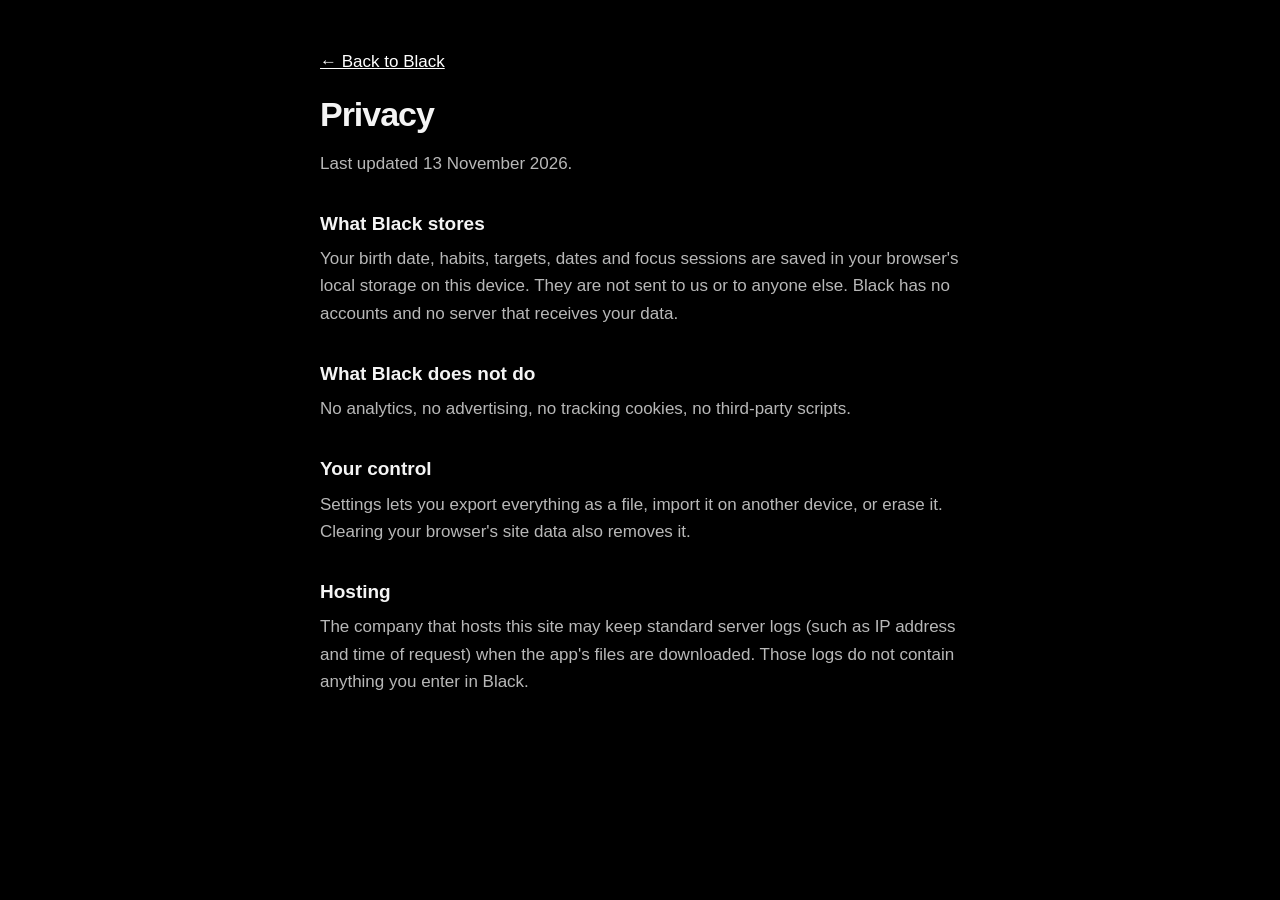
==== privacy.html @ f73403ce "Create privacy.html" ====
<!doctype html>
<html lang="en">
<head>
<meta charset="utf-8">
<meta name="viewport" content="width=device-width, initial-scale=1">
<title>Privacy — Black</title>
<meta name="theme-color" content="#000000">
<link rel="icon" href="icons/icon.svg" type="image/svg+xml">
<style>
  body { margin: 0; background: #000; color: #f4f4f4; font: 17px/1.6 -apple-system, BlinkMacSystemFont, "Segoe UI", Roboto, sans-serif; }
  main { max-width: 640px; margin: 0 auto; padding: 48px 16px 80px; }
  h1 { font-size: 34px; letter-spacing: -0.03em; margin: 0 0 8px; }
  h2 { font-size: 19px; margin: 32px 0 6px; }
  p { color: #b8b8b8; margin: 0 0 12px; }
  a { color: #fff; }
</style>
</head>
<body>
<main>
  <p><a href="./">← Back to Black</a></p>
  <h1>Privacy</h1>
  <p>Last updated 13 November 2026.</p>

  <h2>What Black stores</h2>
  <p>Your birth date, habits, targets, dates and focus sessions are saved in your browser's local storage on this device. They are not sent to us or to anyone else. Black has no accounts and no server that receives your data.</p>

  <h2>What Black does not do</h2>
  <p>No analytics, no advertising, no tracking cookies, no third-party scripts.</p>

  <h2>Your control</h2>
  <p>Settings lets you export everything as a file, import it on another device, or erase it. Clearing your browser's site data also removes it.</p>

  <h2>Hosting</h2>
  <p>The company that hosts this site may keep standard server logs (such as IP address and time of request) when the app's files are downloaded. Those logs do not contain anything you enter in Black.</p>
</main>
</body>
</html>
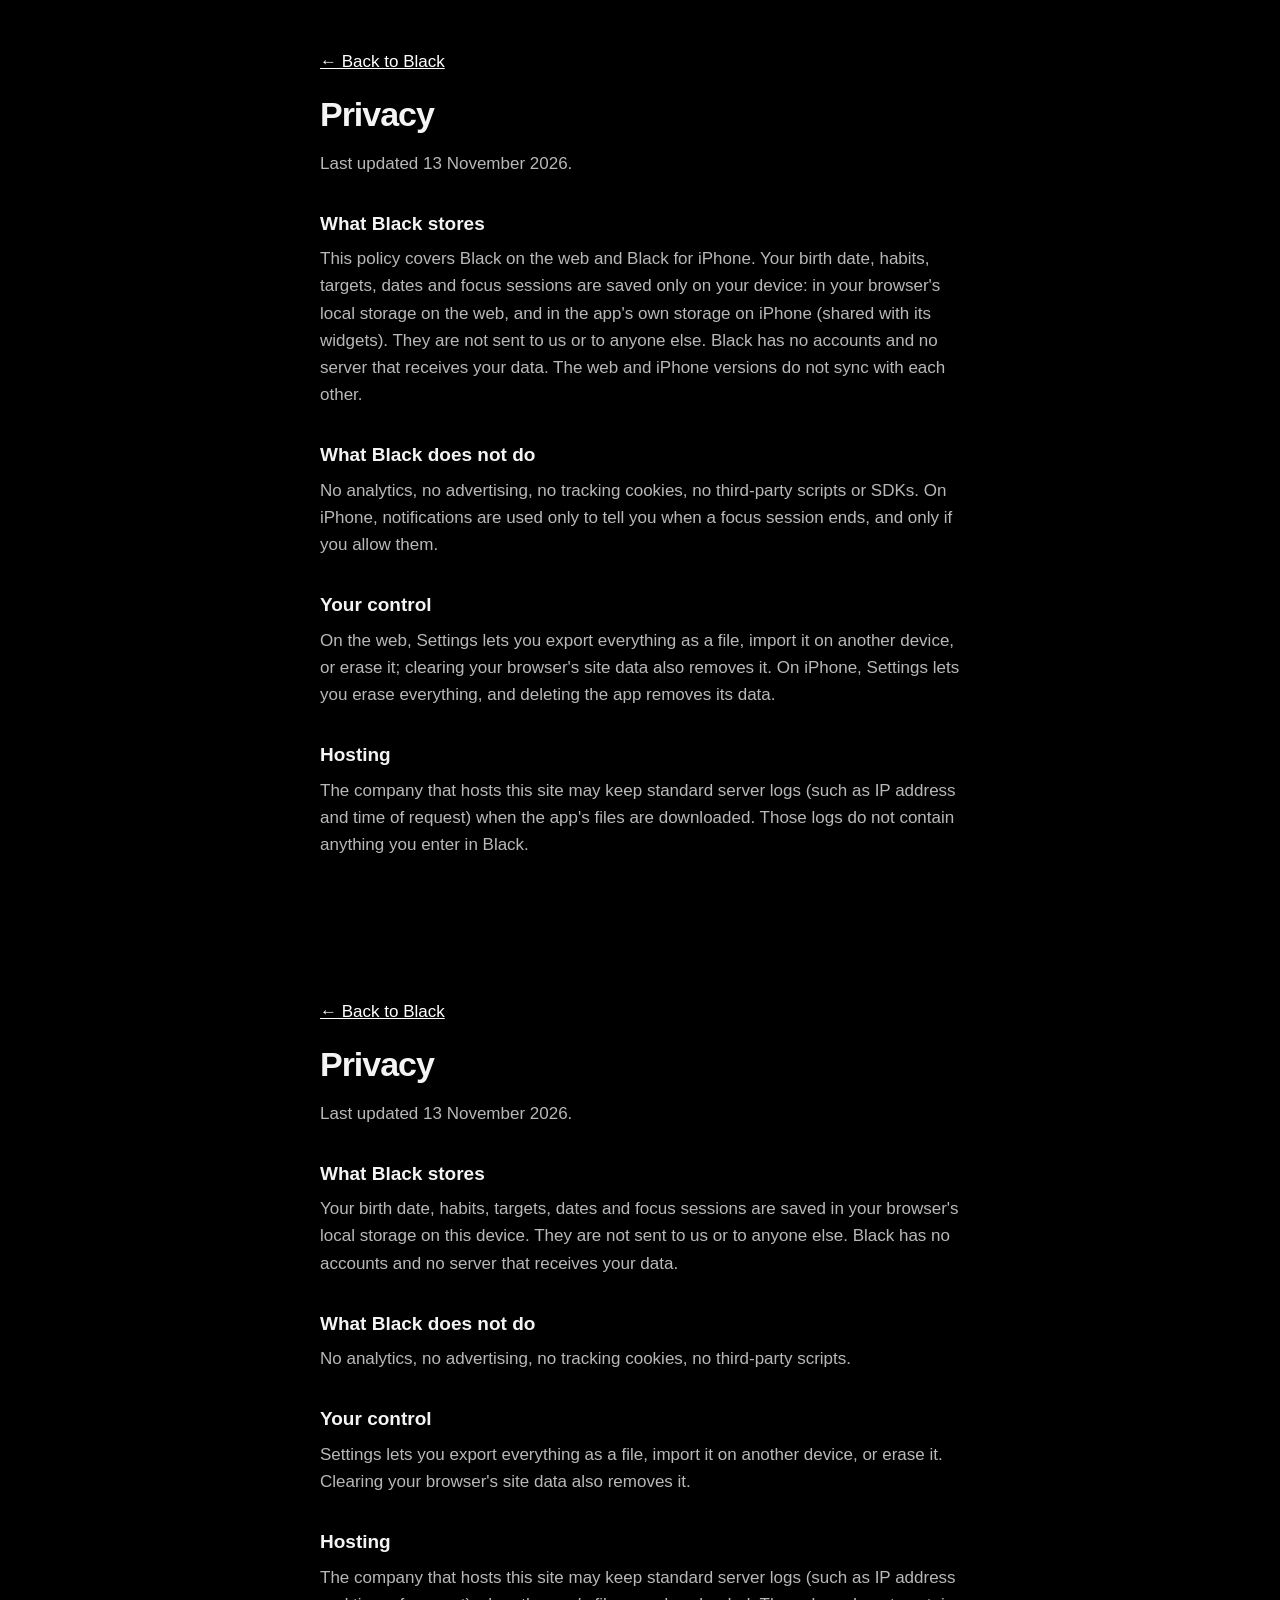
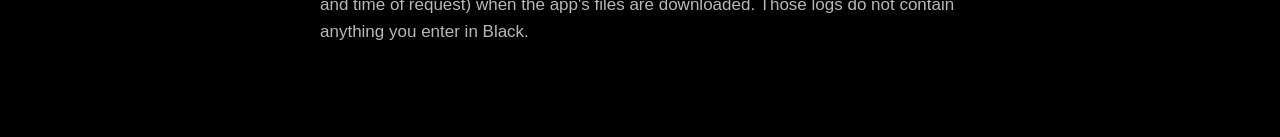
==== commit d49d1f4d: "Update privacy.html" ====
--- a/privacy.html
+++ b/privacy.html
@@ -1,4 +1,41 @@
 <!doctype html>
+<!doctype html>
+<html lang="en">
+<head>
+<meta charset="utf-8">
+<meta name="viewport" content="width=device-width, initial-scale=1">
+<title>Privacy — Black</title>
+<meta name="theme-color" content="#000000">
+<link rel="icon" href="icons/icon.svg" type="image/svg+xml">
+<style>
+  body { margin: 0; background: #000; color: #f4f4f4; font: 17px/1.6 -apple-system, BlinkMacSystemFont, "Segoe UI", Roboto, sans-serif; }
+  main { max-width: 640px; margin: 0 auto; padding: 48px 16px 80px; }
+  h1 { font-size: 34px; letter-spacing: -0.03em; margin: 0 0 8px; }
+  h2 { font-size: 19px; margin: 32px 0 6px; }
+  p { color: #b8b8b8; margin: 0 0 12px; }
+  a { color: #fff; }
+</style>
+</head>
+<body>
+<main>
+  <p><a href="./">← Back to Black</a></p>
+  <h1>Privacy</h1>
+  <p>Last updated 13 November 2026.</p>
+
+  <h2>What Black stores</h2>
+  <p>This policy covers Black on the web and Black for iPhone. Your birth date, habits, targets, dates and focus sessions are saved only on your device: in your browser's local storage on the web, and in the app's own storage on iPhone (shared with its widgets). They are not sent to us or to anyone else. Black has no accounts and no server that receives your data. The web and iPhone versions do not sync with each other.</p>
+
+  <h2>What Black does not do</h2>
+  <p>No analytics, no advertising, no tracking cookies, no third-party scripts or SDKs. On iPhone, notifications are used only to tell you when a focus session ends, and only if you allow them.</p>
+
+  <h2>Your control</h2>
+  <p>On the web, Settings lets you export everything as a file, import it on another device, or erase it; clearing your browser's site data also removes it. On iPhone, Settings lets you erase everything, and deleting the app removes its data.</p>
+
+  <h2>Hosting</h2>
+  <p>The company that hosts this site may keep standard server logs (such as IP address and time of request) when the app's files are downloaded. Those logs do not contain anything you enter in Black.</p>
+</main>
+</body>
+</html>
 <html lang="en">
 <head>
 <meta charset="utf-8">
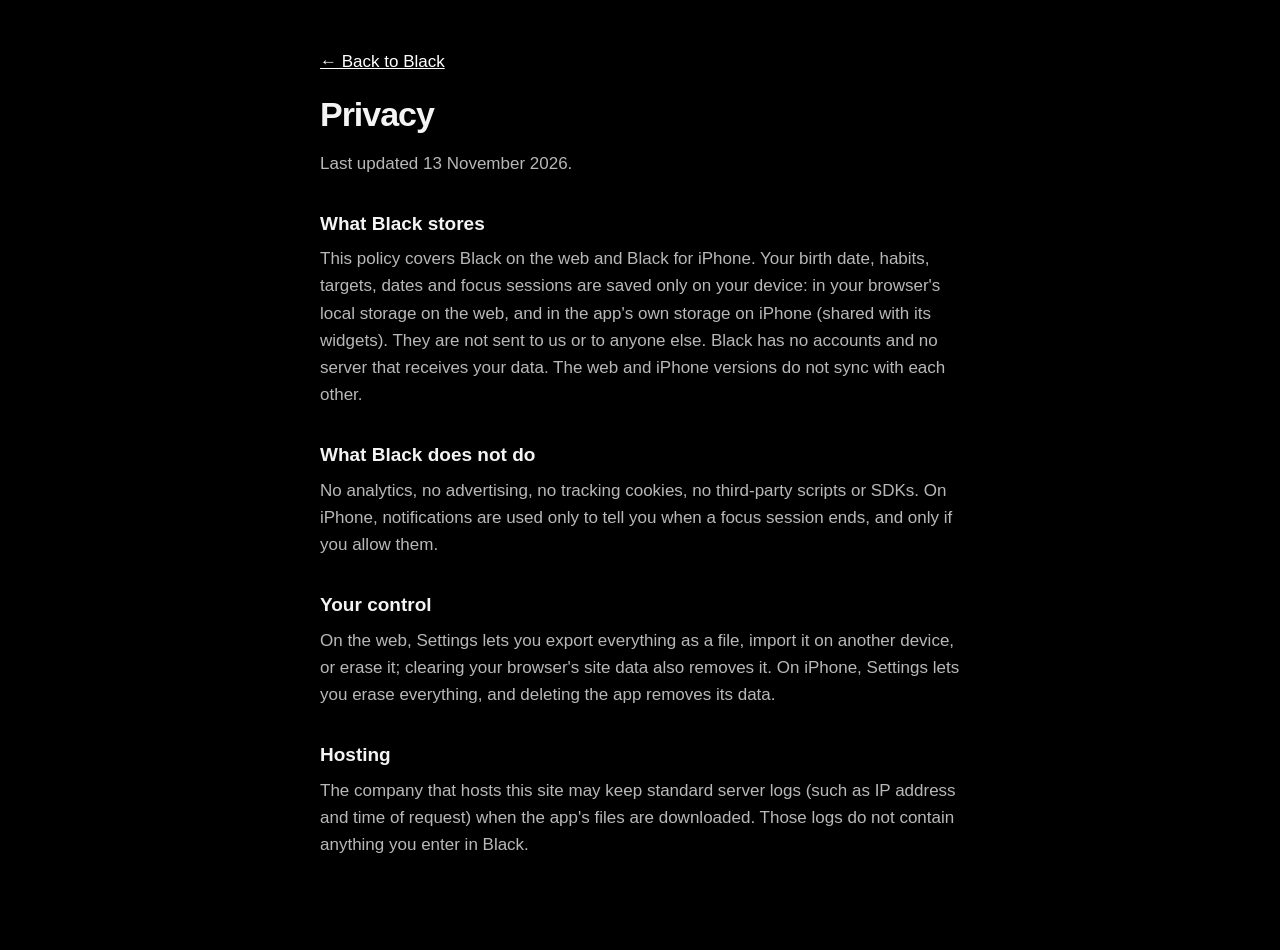
==== commit 7cbf423c: "Update privacy.html" ====
--- a/privacy.html
+++ b/privacy.html
@@ -1,4 +1,3 @@
-<!doctype html>
 <!doctype html>
 <html lang="en">
 <head>
@@ -36,39 +35,3 @@
 </main>
 </body>
 </html>
-<html lang="en">
-<head>
-<meta charset="utf-8">
-<meta name="viewport" content="width=device-width, initial-scale=1">
-<title>Privacy — Black</title>
-<meta name="theme-color" content="#000000">
-<link rel="icon" href="icons/icon.svg" type="image/svg+xml">
-<style>
-  body { margin: 0; background: #000; color: #f4f4f4; font: 17px/1.6 -apple-system, BlinkMacSystemFont, "Segoe UI", Roboto, sans-serif; }
-  main { max-width: 640px; margin: 0 auto; padding: 48px 16px 80px; }
-  h1 { font-size: 34px; letter-spacing: -0.03em; margin: 0 0 8px; }
-  h2 { font-size: 19px; margin: 32px 0 6px; }
-  p { color: #b8b8b8; margin: 0 0 12px; }
-  a { color: #fff; }
-</style>
-</head>
-<body>
-<main>
-  <p><a href="./">← Back to Black</a></p>
-  <h1>Privacy</h1>
-  <p>Last updated 13 November 2026.</p>
-
-  <h2>What Black stores</h2>
-  <p>Your birth date, habits, targets, dates and focus sessions are saved in your browser's local storage on this device. They are not sent to us or to anyone else. Black has no accounts and no server that receives your data.</p>
-
-  <h2>What Black does not do</h2>
-  <p>No analytics, no advertising, no tracking cookies, no third-party scripts.</p>
-
-  <h2>Your control</h2>
-  <p>Settings lets you export everything as a file, import it on another device, or erase it. Clearing your browser's site data also removes it.</p>
-
-  <h2>Hosting</h2>
-  <p>The company that hosts this site may keep standard server logs (such as IP address and time of request) when the app's files are downloaded. Those logs do not contain anything you enter in Black.</p>
-</main>
-</body>
-</html>
